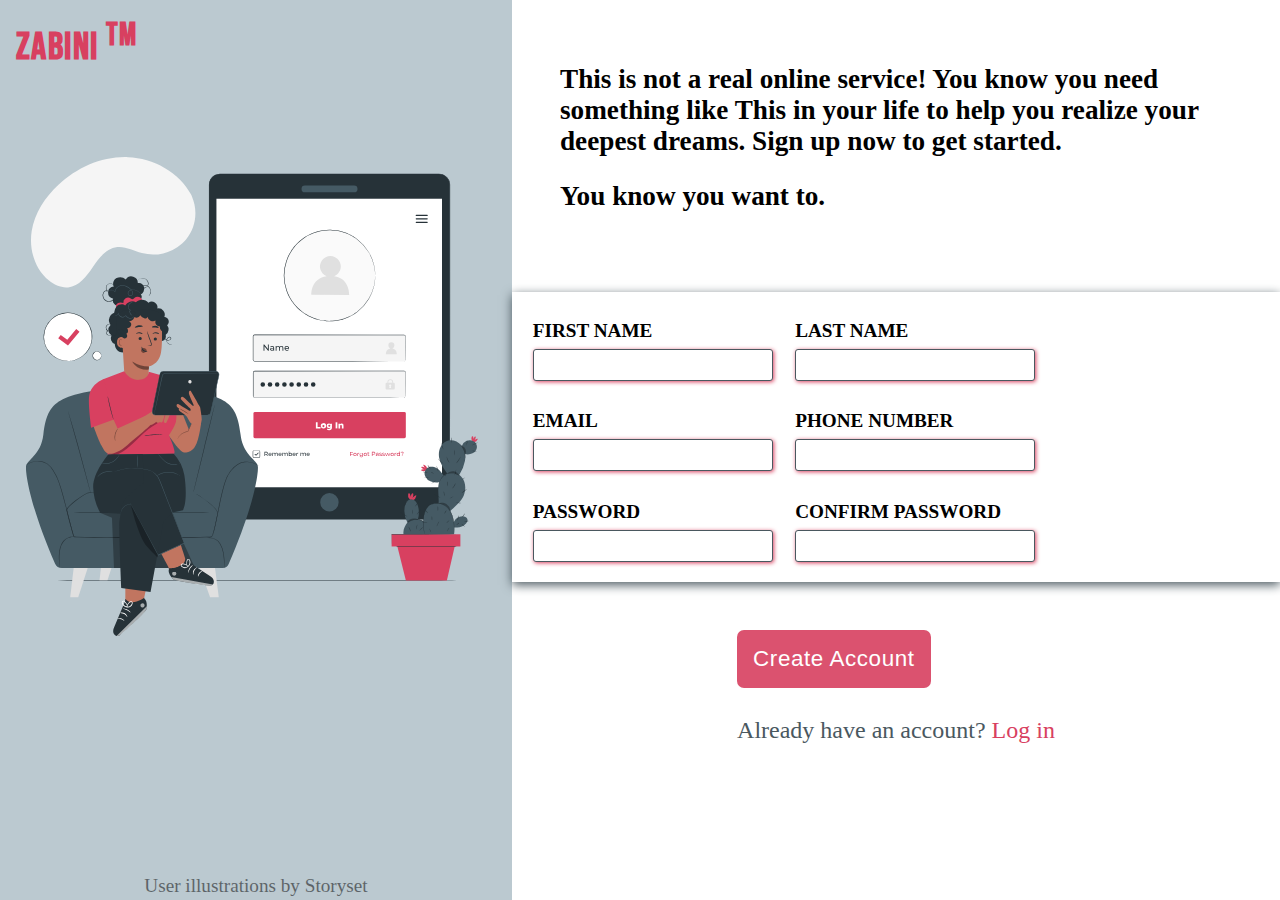
==== signup.html @ b5b56b78 "svg, form, button, and texts added" ====
<!DOCTYPE html>
<html lang="en">
<head>
    <meta charset="UTF-8">
    <meta http-equiv="X-UA-Compatible" content="IE=edge">
    <meta name="viewport" content="width=device-width, initial-scale=1.0">
    <title>Sign-up Form</title>
    <link rel="stylesheet" href="signup.css">
</head>
<body>
    <div class="image-container">
        <h1 class="brand">ZABINI <sup>TM</sup></h1>
        <img src="signup.svg" alt="Sign-up svg" class="picture">
        <a href="https://storyset.com/user" class="license">User illustrations by Storyset</a>  
    </div>

    <div class="form-container">
        <div class="dummy-txt">
            <p>
                This is not a real online service! You know you need something like This
                in your life to help you realize your deepest dreams.
                Sign up now to get started.
            </p>
            <p>You know you want to.</p>
        </div>


    
        <form action="#" method="get">
            <div class="input">
                <label for="first-name" > FIRST NAME</label>
                <input type="text" name="first-name" id="first-name" minlength="3" required>
            </div>
            <div class="input">
                <label for="last-name" > LAST NAME</label>
                <input type="text" name="last-name" id="last-name-name" minlength="3" required>
            </div>
            <div class="input">
                <label for="email" >EMAIL</label>
                <input type="email" name="email" id="email" required>
            </div>
            
            <div class="input">
                <label for="phone-number" > PHONE NUMBER</label>
                <input type="tel" name="phone-number" id="phone-number" >
            </div>
            
            <div class="input">
                <label for="password"> PASSWORD</label>
                <input type="password"  name="password" id="password">
            </div>
            
            <div class="input">
                <label for="confirm-password" > CONFIRM PASSWORD</label>
                <input type="password" name="confirm-password" id="confirm-password">
            </div>
        </form>
    


        <div class="account">
            <button type="submit">Create Account</button>
            <p>Already have an account? <a href="#" id="log-in">Log in</a></p>
            
        </div>
        
    </div>
</body>
</html>
---- signup.css ----
@font-face {
    font-family: 'Bebas Neue';
    src: url('fonts/BebasNeue-Regular.ttf') format('truetype');
}
*{
    margin: 0;
    padding: 0;
    box-sizing: border-box;

}
:root{
    --lovelyPink:#D84060;
    --specialBlue: #4A585F;
    --very-light-blue: #BBC9D0;
}
body {
    display: flex;
    height: 100vh;
    width: 100vw;
    font-size: larger;
}
.image-container{
    display: flex;
    flex-flow: column wrap;
    align-items: center;
    min-width: 40vw;
    height:100vh; 
    background-color: var(--very-light-blue) ;

}
.picture {
    position: relative;
    top: 3rem;

}
.form-container  {
    display: flex;
    flex-direction: column;
    align-items: center;
    height: 100vh;

}

.brand{
    font-family: 'Bebas Neue';
    align-self: flex-start;
    margin: 1rem;
    color: var(--lovelyPink);
    letter-spacing: 1.4px;
}
h{
    font-size: larger;
}
sup{
    font-size:smaller;
    font-family: 500;
}
.license{
    position: absolute;
    bottom: 3px;
    opacity: 50%;
    color: black;
    margin-top: 2rem;
    text-decoration: none;
}
.dummy-txt{
    display: flex;
    flex-flow: column wrap;
    gap: 1.5rem;
    margin: 1rem;
    padding: 3rem 2rem 4rem 2rem;
}
.dummy-txt > p{
    align-self: flex-start;
    font-size: 1.7rem;
    font-weight: 600;

}
form{
    display: flex;
    flex-flow: row wrap;
    padding: .6rem;
    min-width: 50vh;
    box-shadow: 0px 3px 10px var(--specialBlue);

}
.input{
    display: flex;
    flex-direction: column;
    padding: .7rem;
    

}
label{
    margin: 7px;
    margin-left: 0px;
    font-weight: 550;
}
input{
    border:1px solid var(--specialBlue);
    box-shadow: 1px 1px 4px var(--lovelyPink);
    border-radius: 3px;
    outline: none;
    height: 2rem;
    min-width: 15rem;
}
input:focus{
    background-color: rgb(243, 214, 219);
    border-color: var(--lovelyPink);
    outline: 2px solid var(--lovelyPink);
}

button{
    margin-top: 3rem;
    margin-bottom: .3rem;
    padding: 16px;
    letter-spacing: .6px;
    opacity: .9;
    background-color: var(--lovelyPink);
    color: white;
    border-radius: 7px;
    border: none;
    transition:.4s;
    font-size: 1.4rem;
    
}
button:hover{
    background-color: var(var(--specialBlue));
    opacity: 1;
    transform: scale(1.03);
}
.account{
    display: flex;
    flex-direction: column;
    align-items: flex-start;
}
.account > p{
    font-size: 1.5rem;
    color: #4A585F;
    margin-top: 1.5rem;
}
#log-in{
    text-decoration: none;
    color: var(--lovelyPink);

}
#log-in:hover{
    color: var(--specialBlue)
}
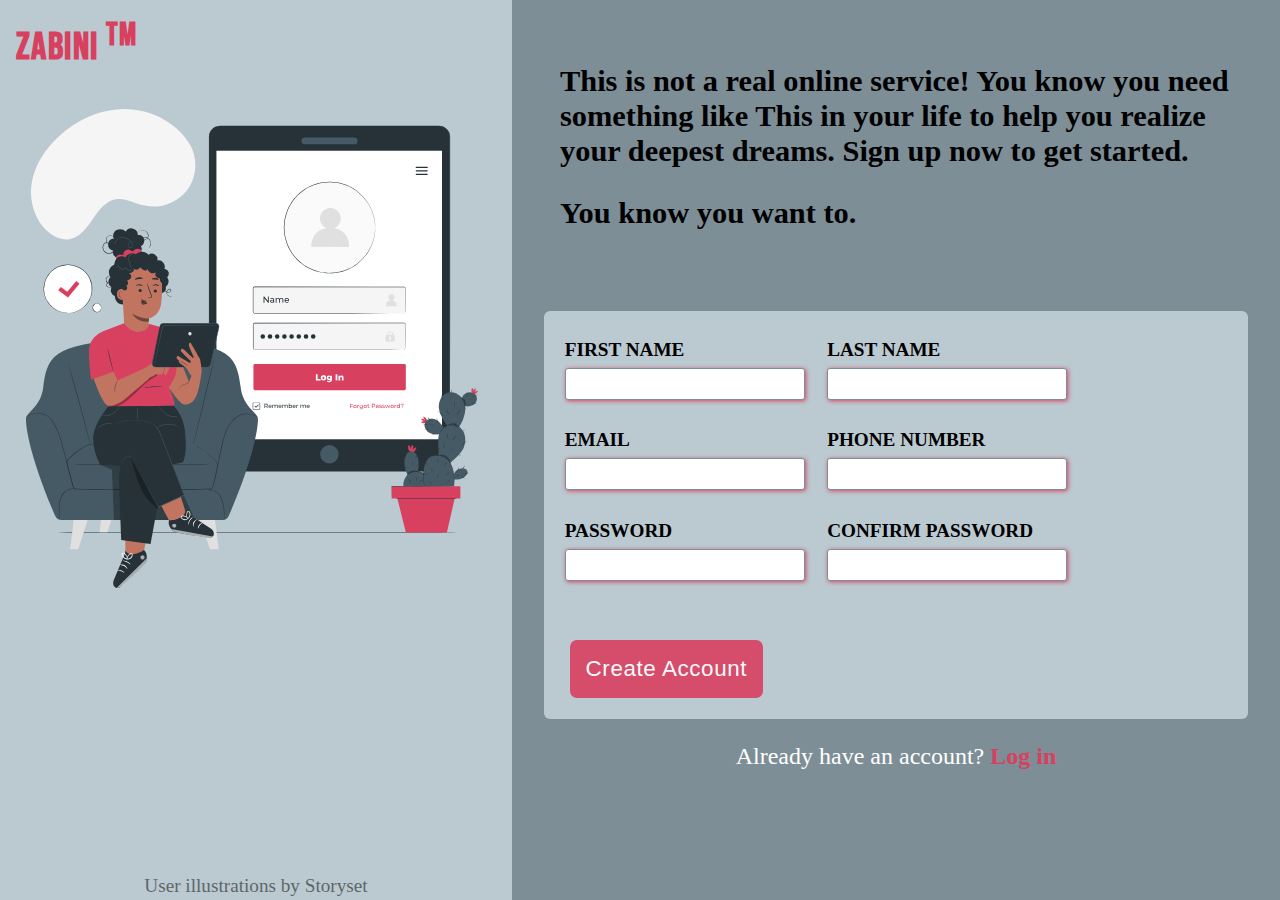
==== commit 0fd26b6f: "submit button is responsive" ====
--- a/signup.html
+++ b/signup.html
@@ -54,13 +54,16 @@
                 <label for="confirm-password" > CONFIRM PASSWORD</label>
                 <input type="password" name="confirm-password" id="confirm-password">
             </div>
+            <div class="button">
+                <button type="submit">Create Account</button>
+  
+            </div>
         </form>
     
 
 
         <div class="account">
-            <button type="submit">Create Account</button>
-            <p>Already have an account? <a href="#" id="log-in">Log in</a></p>
+                      <p>Already have an account? <a href="#" id="log-in">Log in</a></p>
             
         </div>
         
--- a/signup.css
+++ b/signup.css
@@ -10,7 +10,7 @@
 }
 :root{
     --lovelyPink:#D84060;
-    --specialBlue: #4A585F;
+    --specialBlue: #7d8e96;
     --very-light-blue: #BBC9D0;
 }
 body {
@@ -21,7 +21,8 @@
 }
 .image-container{
     display: flex;
-    flex-flow: column wrap;
+    flex-flow: column nowrap;
+    width: calc(50%);
     align-items: center;
     min-width: 40vw;
     height:100vh; 
@@ -29,8 +30,7 @@
 
 }
 .picture {
-    position: relative;
-    top: 3rem;
+    max-height: fit-content;
 
 }
 .form-container  {
@@ -38,6 +38,7 @@
     flex-direction: column;
     align-items: center;
     height: 100vh;
+    background-color: var(--specialBlue);
 
 }
 
@@ -49,11 +50,10 @@
     letter-spacing: 1.4px;
 }
 h{
-    font-size: larger;
+    font-size: 5rem;
 }
 sup{
     font-size:smaller;
-    font-family: 500;
 }
 .license{
     position: absolute;
@@ -66,13 +66,13 @@
 .dummy-txt{
     display: flex;
     flex-flow: column wrap;
-    gap: 1.5rem;
+    gap: 1.7rem;
     margin: 1rem;
     padding: 3rem 2rem 4rem 2rem;
 }
 .dummy-txt > p{
     align-self: flex-start;
-    font-size: 1.7rem;
+    font-size: 1.9rem;
     font-weight: 600;
 
 }
@@ -80,16 +80,19 @@
     display: flex;
     flex-flow: row wrap;
     padding: .6rem;
-    min-width: 50vh;
-    box-shadow: 0px 3px 10px var(--specialBlue);
+    /* max-width: 50vw; */
+    max-width: 100%;
+    background-color: var(--very-light-blue);
+    margin-left: 2rem;
+    margin-right: 2rem;
+    border-radius: 6px;
+    /* box-shadow: 0px 3px 10px var(--specialBlue); */
 
 }
 .input{
     display: flex;
     flex-direction: column;
     padding: .7rem;
-    
-
 }
 label{
     margin: 7px;
@@ -112,7 +115,8 @@
 
 button{
     margin-top: 3rem;
-    margin-bottom: .3rem;
+    margin-bottom: .7rem;
+    margin-left: 1rem;
     padding: 16px;
     letter-spacing: .6px;
     opacity: .9;
@@ -136,14 +140,26 @@
 }
 .account > p{
     font-size: 1.5rem;
-    color: #4A585F;
+    color: white;
     margin-top: 1.5rem;
 }
 #log-in{
     text-decoration: none;
+    font-weight: 600;
     color: var(--lovelyPink);
 
 }
 #log-in:hover{
-    color: var(--specialBlue)
+    color: black;
+}
+
+/* .image-container, .form-container {
+    width: 100%;
+} */
+@media screen and (max-width: 768px) {
+    /* Adjust styles for smaller screens */
+    .image-container, .form-container {
+        width: 100%;
+        margin: 0;
+    }
 }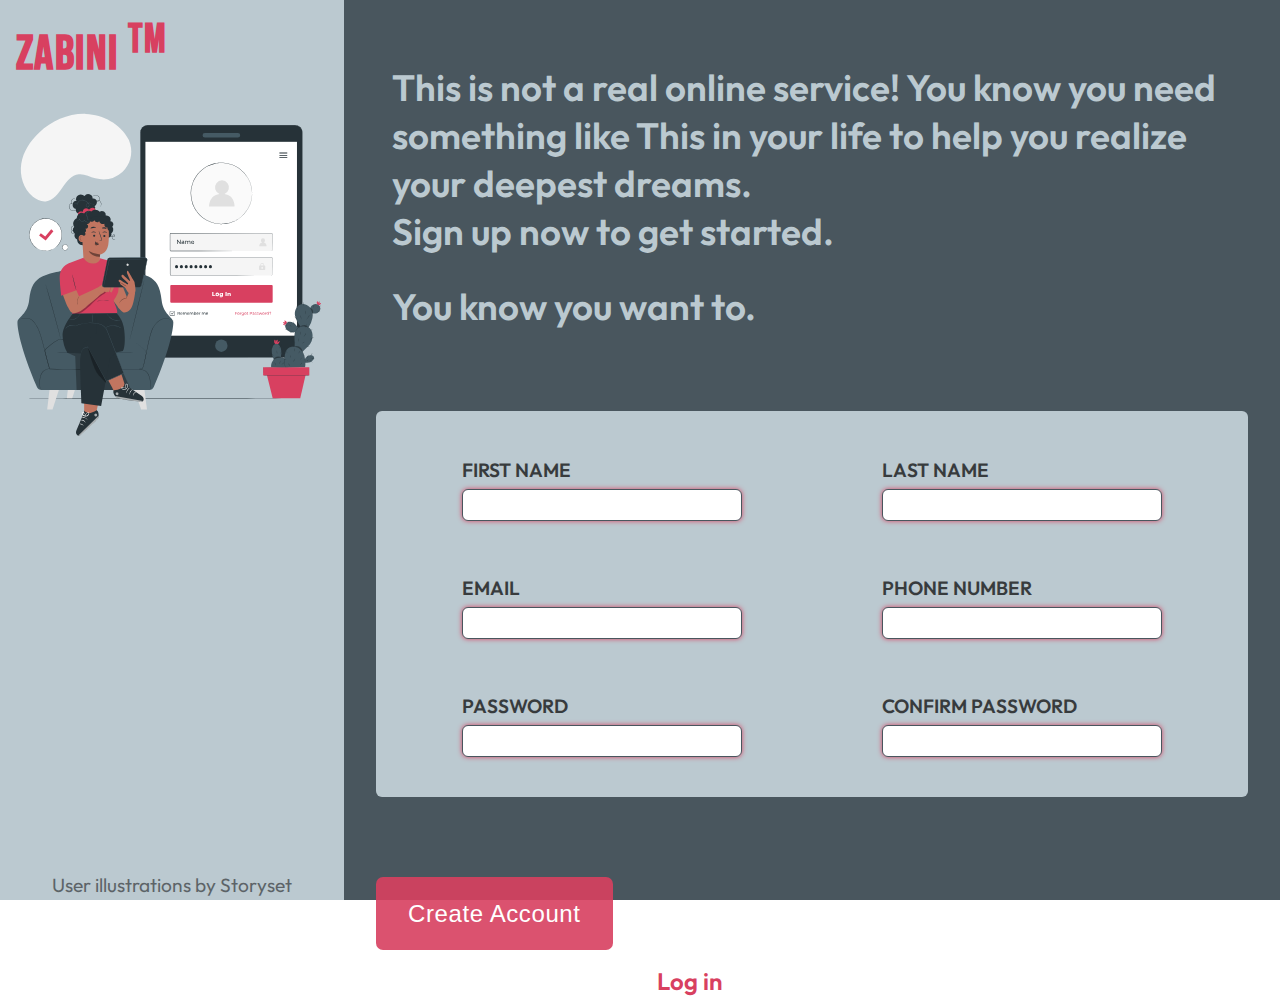
==== commit 2a0ac8e8: "css and html are almost finished" ====
--- a/signup.html
+++ b/signup.html
@@ -18,7 +18,7 @@
         <div class="dummy-txt">
             <p>
                 This is not a real online service! You know you need something like This
-                in your life to help you realize your deepest dreams.
+                in your life to help you realize your deepest dreams. <br>
                 Sign up now to get started.
             </p>
             <p>You know you want to.</p>
@@ -27,33 +27,36 @@
 
     
         <form action="#" method="get">
-            <div class="input">
-                <label for="first-name" > FIRST NAME</label>
-                <input type="text" name="first-name" id="first-name" minlength="3" required>
+            <div class="all-inputs">
+                <div class="input">
+                    <label for="first-name" > FIRST NAME</label>
+                    <input type="text" name="first-name" id="first-name" minlength="3" required>
+                </div>
+                <div class="input">
+                    <label for="last-name" > LAST NAME</label>
+                    <input type="text" name="last-name" id="last-name-name" minlength="3" required>
+                </div>
+                <div class="input">
+                    <label for="email">EMAIL</label>
+                    <input type="email" name="email" id="email" required>
+                </div>
+                
+                <div class="input">
+                    <label for="phone-number" > PHONE NUMBER</label>
+                    <input type="tel" name="phone-number" id="phone-number" >
+                </div>
+                
+                <div class="input">
+                    <label for="password"> PASSWORD</label>
+                    <input type="password"  name="password" id="password">
+                </div>
+                
+                <div class="input">
+                    <label for="confirm-password" > CONFIRM PASSWORD</label>
+                    <input type="password" name="confirm-password" id="confirm-password">
+                </div>
             </div>
-            <div class="input">
-                <label for="last-name" > LAST NAME</label>
-                <input type="text" name="last-name" id="last-name-name" minlength="3" required>
-            </div>
-            <div class="input">
-                <label for="email" >EMAIL</label>
-                <input type="email" name="email" id="email" required>
-            </div>
-            
-            <div class="input">
-                <label for="phone-number" > PHONE NUMBER</label>
-                <input type="tel" name="phone-number" id="phone-number" >
-            </div>
-            
-            <div class="input">
-                <label for="password"> PASSWORD</label>
-                <input type="password"  name="password" id="password">
-            </div>
-            
-            <div class="input">
-                <label for="confirm-password" > CONFIRM PASSWORD</label>
-                <input type="password" name="confirm-password" id="confirm-password">
-            </div>
+
             <div class="button">
                 <button type="submit">Create Account</button>
   
@@ -63,8 +66,7 @@
 
 
         <div class="account">
-                      <p>Already have an account? <a href="#" id="log-in">Log in</a></p>
-            
+            <p>Already have an account? <a href="#" id="log-in">Log in</a></p>
         </div>
         
     </div>
--- a/signup.css
+++ b/signup.css
@@ -2,6 +2,11 @@
     font-family: 'Bebas Neue';
     src: url('fonts/BebasNeue-Regular.ttf') format('truetype');
 }
+@font-face {
+    font-family: Outfit;
+    src: url('fonts/Outfit-VariableFont_wght.ttf') format('truetype');
+}
+
 *{
     margin: 0;
     padding: 0;
@@ -10,11 +15,12 @@
 }
 :root{
     --lovelyPink:#D84060;
-    --specialBlue: #7d8e96;
+    --specialBlue: #49565e;
     --very-light-blue: #BBC9D0;
 }
 body {
     display: flex;
+    font-family: Outfit, sans-serif;
     height: 100vh;
     width: 100vw;
     font-size: larger;
@@ -24,8 +30,10 @@
     flex-flow: column nowrap;
     width: calc(50%);
     align-items: center;
-    min-width: 40vw;
+    width: 60vw;
+    min-width: fit-content;
     height:100vh; 
+    min-height: fit-content;
     background-color: var(--very-light-blue) ;
 
 }
@@ -44,6 +52,7 @@
 
 .brand{
     font-family: 'Bebas Neue';
+    font-size: 3rem;
     align-self: flex-start;
     margin: 1rem;
     color: var(--lovelyPink);
@@ -72,52 +81,56 @@
 }
 .dummy-txt > p{
     align-self: flex-start;
-    font-size: 1.9rem;
+    color: var(--very-light-blue);
+    font-size: 2.3rem;
     font-weight: 600;
+    line-height: 3rem;
 
 }
-form{
+.all-inputs {
     display: flex;
     flex-flow: row wrap;
+    align-items: center;
     padding: .6rem;
-    /* max-width: 50vw; */
-    max-width: 100%;
+    min-width: fit-content;
     background-color: var(--very-light-blue);
-    margin-left: 2rem;
-    margin-right: 2rem;
+    padding: 1rem;
+    margin: auto 2rem;
     border-radius: 6px;
-    /* box-shadow: 0px 3px 10px var(--specialBlue); */
-
 }
 .input{
     display: flex;
-    flex-direction: column;
-    padding: .7rem;
+    flex-flow: column wrap;
+    padding: 1.5rem;
+    margin :0 auto;
 }
 label{
     margin: 7px;
     margin-left: 0px;
-    font-weight: 550;
+    font-weight: 600;
+    opacity: .7;
+    font-family: Outfit, sans-serif;
 }
 input{
     border:1px solid var(--specialBlue);
-    box-shadow: 1px 1px 4px var(--lovelyPink);
-    border-radius: 3px;
+    box-shadow: 0px 0px 5px var(--lovelyPink);
+    border-radius: 6px;
     outline: none;
     height: 2rem;
     min-width: 15rem;
+    font-size: 1.3rem;
+    padding-left: .6rem;
 }
 input:focus{
-    background-color: rgb(243, 214, 219);
     border-color: var(--lovelyPink);
     outline: 2px solid var(--lovelyPink);
 }
 
 button{
-    margin-top: 3rem;
+    margin-top: 5rem;
     margin-bottom: .7rem;
-    margin-left: 1rem;
-    padding: 16px;
+    margin-left: 2rem;
+    padding: 1.4rem 2rem;
     letter-spacing: .6px;
     opacity: .9;
     background-color: var(--lovelyPink);
@@ -126,6 +139,7 @@
     border: none;
     transition:.4s;
     font-size: 1.4rem;
+    font-size: x-large;
     
 }
 button:hover{
@@ -134,14 +148,14 @@
     transform: scale(1.03);
 }
 .account{
-    display: flex;
-    flex-direction: column;
-    align-items: flex-start;
+    align-self: flex-start;
+    margin-left: 2rem;
+
 }
 .account > p{
     font-size: 1.5rem;
     color: white;
-    margin-top: 1.5rem;
+    margin-top: .3rem;
 }
 #log-in{
     text-decoration: none;
